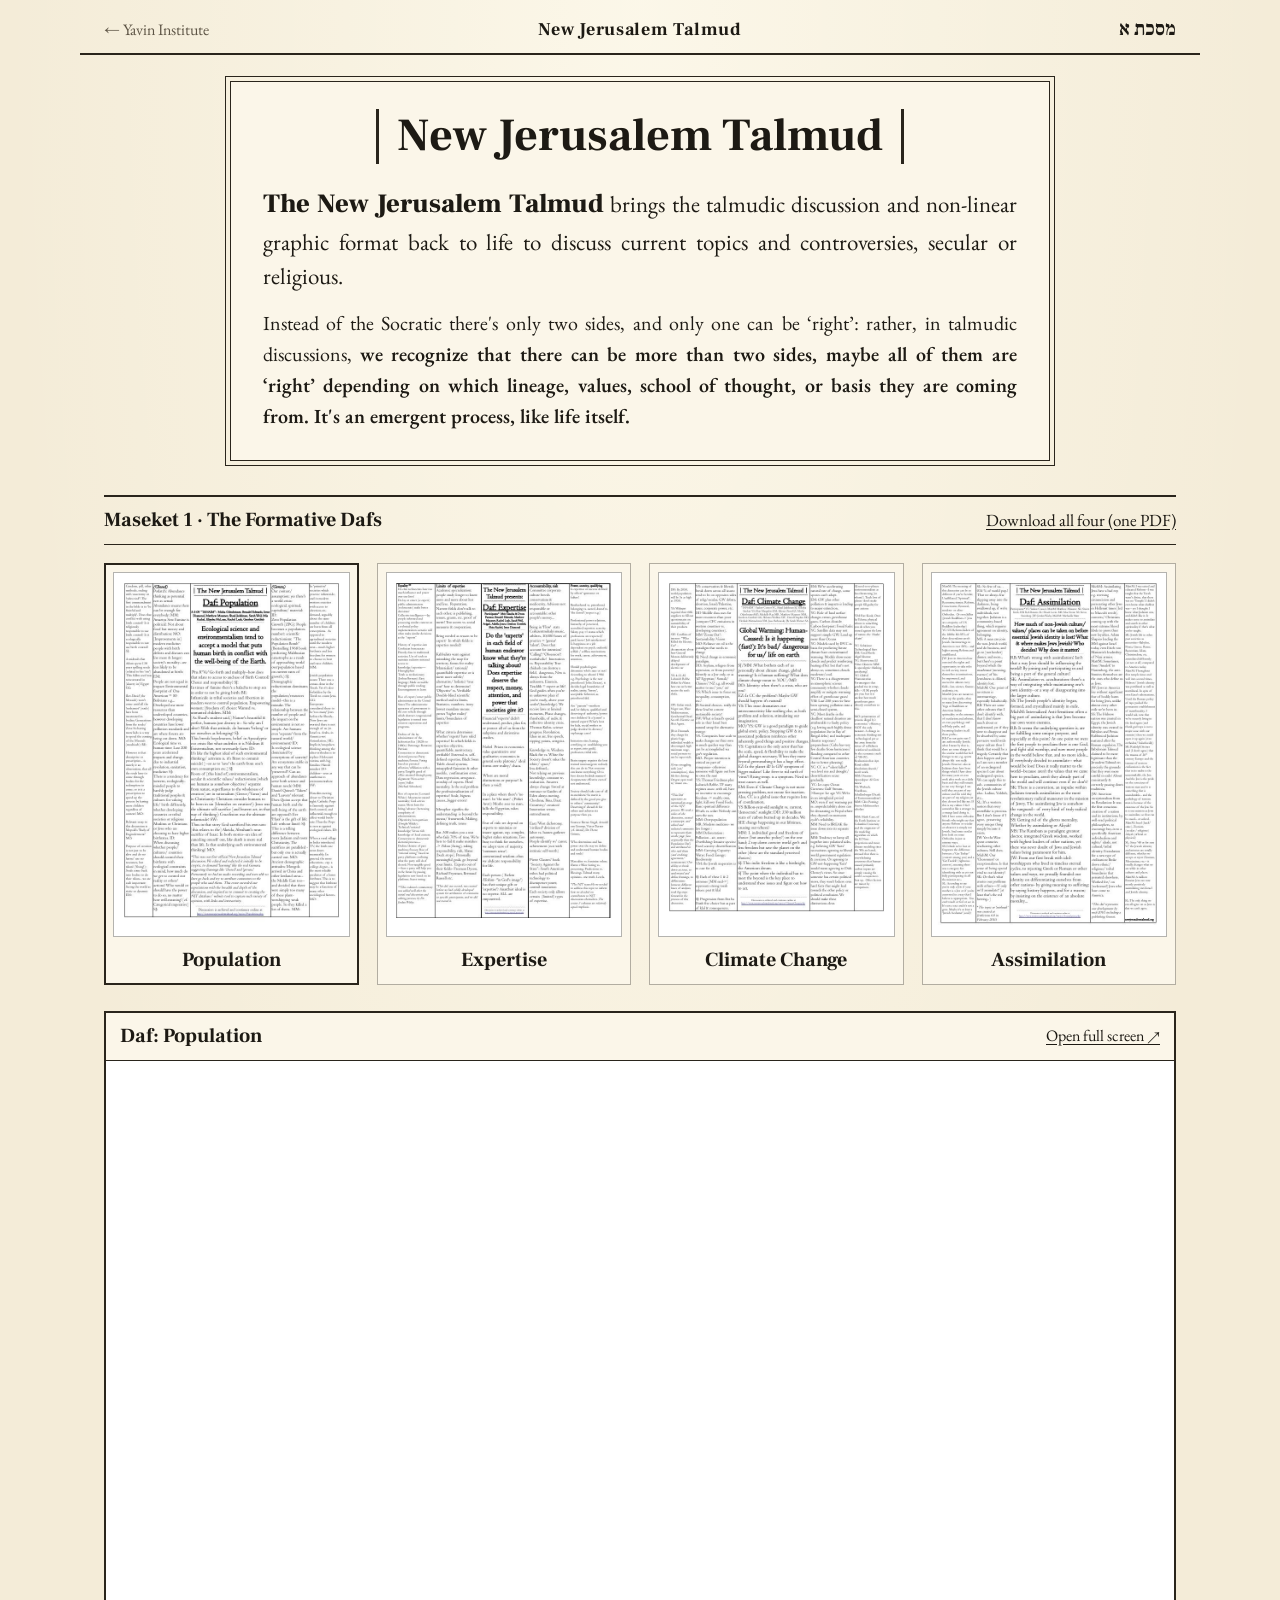
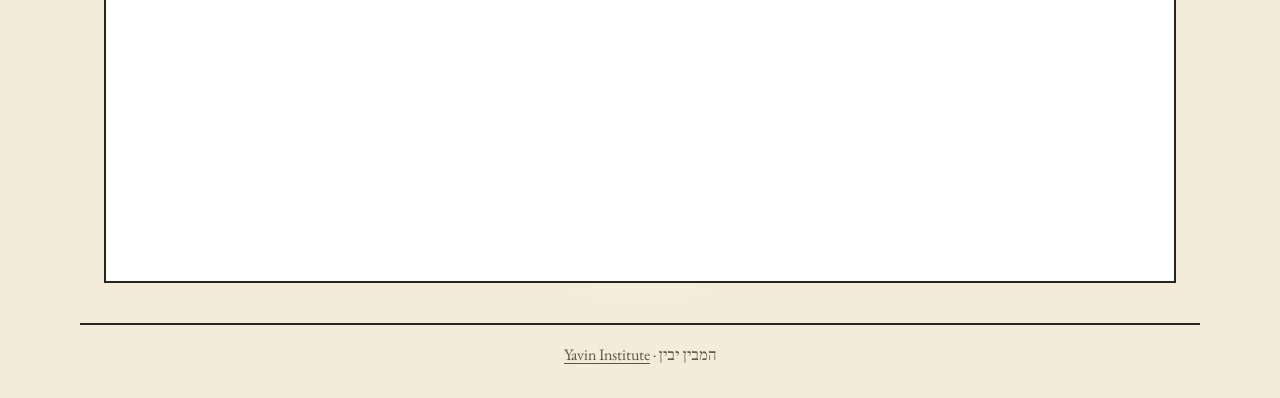
==== njt/index.html @ cadb4b13 "New Jerusalem Talmud page (/njt): printed-Talmud look, description, the four formative dafs as viewa" ====
<!doctype html>
<html lang="en">
<head>
<meta charset="utf-8">
<meta name="viewport" content="width=device-width, initial-scale=1">
<title>New Jerusalem Talmud · Yavin Institute</title>
<meta name="description" content="The New Jerusalem Talmud brings the talmudic discussion and non-linear graphic format back to life to discuss current topics and controversies, secular or religious.">
<link rel="icon" href="../favicon.svg" type="image/svg+xml">
<link rel="icon" href="../favicon-32.png" sizes="32x32" type="image/png">
<link rel="apple-touch-icon" href="../apple-touch-icon.png">
<link rel="preconnect" href="https://fonts.googleapis.com">
<link rel="preconnect" href="https://fonts.gstatic.com" crossorigin>
<link href="https://fonts.googleapis.com/css2?family=EB+Garamond:ital,wght@0,400;0,500;0,600;1,400&family=Frank+Ruhl+Libre:wght@400;500;700;900&display=swap" rel="stylesheet">
<link rel="stylesheet" href="njt.css">
</head>
<body>

<header class="runhead">
  <a href="../">← Yavin<span class="long"> Institute</span></a>
  <span class="mid">New Jerusalem Talmud</span>
  <span lang="he">מסכת א</span>
</header>

<div class="wrap njt">

  <header class="njt-head">
    <h1><span class="frame">New Jerusalem Talmud</span></h1>
    <p class="lead"><span class="opening">The New Jerusalem Talmud</span> brings the talmudic discussion and non-linear graphic format back to life to discuss current topics and controversies, secular or religious.</p>
    <p>Instead of the Socratic there's only two sides, and only one can be ‘right’: rather, in talmudic discussions, <strong>we recognize that there can be more than two sides, maybe all of them are ‘right’ depending on which lineage, values, school of thought, or basis they are coming from. It's an emergent process, like life itself.</strong></p>
  </header>

  <section class="njt-dafs" aria-labelledby="dafs-h">
    <div class="njt-dafs-head">
      <h2 id="dafs-h">Maseket 1 · The Formative Dafs</h2>
      <a class="njt-all" href="dafs/njt-maseket-1-formative-dafs.pdf" download>Download all four (one PDF)</a>
    </div>

    <ul class="njt-grid">
      <li><a class="daf is-on" href="dafs/daf-population.pdf" data-title="Daf: Population">
        <img src="dafs/daf-population.jpg" alt="Daf: Population, first page" width="550" height="850" loading="lazy">
        <span class="t">Population</span></a></li>
      <li><a class="daf" href="dafs/daf-expertise.pdf" data-title="Daf: Expertise">
        <img src="dafs/daf-expertise.jpg" alt="Daf: Expertise, first page" width="550" height="850" loading="lazy">
        <span class="t">Expertise</span></a></li>
      <li><a class="daf" href="dafs/daf-climate-change.pdf" data-title="Daf: Climate Change">
        <img src="dafs/daf-climate-change.jpg" alt="Daf: Climate Change, first page" width="550" height="850" loading="lazy">
        <span class="t">Climate Change</span></a></li>
      <li><a class="daf" href="dafs/daf-assimilation.pdf" data-title="Daf: Assimilation">
        <img src="dafs/daf-assimilation.jpg" alt="Daf: Assimilation, first page" width="550" height="850" loading="lazy">
        <span class="t">Assimilation</span></a></li>
    </ul>

    <div class="njt-viewer" id="viewer">
      <div class="njt-viewer-bar">
        <span class="title" data-el="vtitle">Daf: Population</span>
        <a data-el="vopen" href="dafs/daf-population.pdf" target="_blank" rel="noopener">Open full screen ↗</a>
      </div>
      <iframe data-el="vframe" src="dafs/daf-population.pdf#view=FitH" title="Daf: Population"></iframe>
    </div>
  </section>

</div>

<footer class="colophon">
  <a href="../">Yavin Institute</a> · <span lang="he">המבין יבין</span>
</footer>

<script>
// Wide screens: a daf opens in the viewer below the grid. Phones open the PDF itself.
(function () {
  const wide = () => matchMedia('(min-width: 760px)').matches;
  const frame = document.querySelector('[data-el=vframe]');
  const title = document.querySelector('[data-el=vtitle]');
  const open = document.querySelector('[data-el=vopen]');
  document.querySelectorAll('.daf').forEach(a => a.addEventListener('click', e => {
    if (!wide()) { a.target = '_blank'; return; }
    e.preventDefault();
    document.querySelectorAll('.daf').forEach(d => d.classList.toggle('is-on', d === a));
    frame.src = a.getAttribute('href') + '#view=FitH';
    frame.title = title.textContent = a.dataset.title;
    open.href = a.getAttribute('href');
    document.getElementById('viewer').scrollIntoView({ behavior: 'smooth', block: 'start' });
  }));
})();
</script>
</body>
</html>
---- njt/njt.css ----
/* New Jerusalem Talmud page: the look of a printed Talmud page — cream paper, black ink,
   ruled frames, a running head, and a large opening word. Standalone (no main-site styles). */

:root {
  --paper: #f4ecd8;
  --paper-2: #fbf6e9;
  --ink: #1d1a14;
  --muted: #5e5546;
  --rule: #2a251c;
  --hair: rgba(42, 37, 28, 0.35);
  --serif: "EB Garamond", Georgia, "Times New Roman", serif;
  --square: "Frank Ruhl Libre", "Times New Roman", serif;
}

* { box-sizing: border-box; margin: 0; padding: 0; }
body {
  background: var(--paper);
  background-image: radial-gradient(ellipse at 50% 0%, rgba(255, 252, 240, 0.7), transparent 70%);
  color: var(--ink);
  font-family: var(--serif);
  font-size: 19px;
  line-height: 1.55;
  -webkit-font-smoothing: antialiased;
}
a { color: var(--ink); text-underline-offset: 3px; }
.wrap { max-width: 1120px; margin: 0 auto; padding: 0 24px; }

/* running head, as at the top of every daf */
.runhead {
  max-width: 1120px; margin: 0 auto; padding: 14px 24px 8px;
  display: grid; grid-template-columns: 1fr auto 1fr; align-items: baseline; gap: 16px;
  border-bottom: 2px solid var(--rule);
  font-size: 16px;
}
.runhead a { text-decoration: none; color: var(--muted); }
.runhead a:hover { color: var(--ink); text-decoration: underline; }
.runhead .mid { font-family: var(--square); font-weight: 700; font-size: 18px; letter-spacing: 0.04em; }
.runhead [lang="he"] { justify-self: end; font-family: var(--square); font-weight: 700; font-size: 20px; }

.njt { padding-top: 26px; padding-bottom: 40px; }

/* the central text block */
.njt-head {
  max-width: 820px; margin: 0 auto; text-align: justify;
  border: 1px solid var(--rule); outline: 1px solid var(--rule); outline-offset: 4px;
  background: var(--paper-2); padding: 26px 32px 28px;
}
.njt-head h1 { text-align: center; margin-bottom: 18px; }
.njt-head .frame {
  display: inline-block; font-family: var(--square); font-weight: 700; font-size: clamp(30px, 4.4vw, 46px); line-height: 1.1;
  padding: 2px 18px; border-left: 3px solid var(--rule); border-right: 3px solid var(--rule);
}
.njt-head .lead { font-size: 23px; line-height: 1.5; }
.njt-head .opening { font-family: var(--square); font-weight: 900; font-size: 1.15em; }
.njt-head p + p { margin-top: 14px; font-size: 20px; }
.njt-head strong { font-weight: 600; }

/* the dafs */
.njt-dafs { margin-top: 34px; }
.njt-dafs-head {
  display: flex; align-items: baseline; justify-content: space-between; gap: 16px; flex-wrap: wrap;
  border-top: 2px solid var(--rule); border-bottom: 1px solid var(--rule); padding: 8px 0; margin-bottom: 18px;
}
.njt-dafs-head h2 { font-family: var(--square); font-weight: 700; font-size: 20px; }
.njt-all { font-size: 17px; }

.njt-grid { list-style: none; display: grid; grid-template-columns: repeat(4, 1fr); gap: 18px; }
.daf {
  display: flex; flex-direction: column; gap: 8px; text-decoration: none; color: var(--ink);
  padding: 8px; border: 1px solid var(--hair); background: var(--paper-2);
  transition: border-color 0.2s, box-shadow 0.2s;
}
.daf img { width: 100%; height: auto; aspect-ratio: 550 / 850; object-fit: cover; object-position: top; display: block; background: #fff; border: 1px solid var(--hair); }
.daf .t { font-family: var(--square); font-size: 20px; font-weight: 700; text-align: center; }
.daf:hover { border-color: var(--rule); box-shadow: 0 2px 10px rgba(40, 30, 10, 0.15); }
.daf.is-on { border: 2px solid var(--rule); padding: 7px; }

.njt-viewer { margin-top: 26px; border: 2px solid var(--rule); scroll-margin-top: 12px; background: var(--paper-2); }
.njt-viewer-bar { display: flex; justify-content: space-between; align-items: center; gap: 12px; padding: 8px 14px; border-bottom: 1px solid var(--rule); }
.njt-viewer-bar .title { font-family: var(--square); font-size: 20px; font-weight: 700; }
.njt-viewer-bar a { font-size: 16px; }
.njt-viewer iframe { display: block; width: 100%; height: calc(100vh - 80px); min-height: 560px; border: 0; background: #fff; }

.colophon { text-align: center; padding: 18px 16px 30px; border-top: 2px solid var(--rule); max-width: 1120px; margin: 0 auto; font-size: 16px; color: var(--muted); }
.colophon a { color: var(--muted); }
.colophon [lang="he"] { font-family: var(--square); }

@media (max-width: 900px) {
  .njt-grid { grid-template-columns: repeat(2, 1fr); }
}
@media (max-width: 759px) {
  .njt-viewer { display: none; }   /* phones open the PDF itself */
}
@media (max-width: 560px) {
  body { font-size: 18px; }
  .wrap { padding: 0 16px; }
  .runhead { padding: 12px 16px 6px; font-size: 14px; }
  .runhead .mid { font-size: 15px; }
  .njt-head { padding: 18px 16px 20px; text-align: left; }
  .njt-head .lead { font-size: 20px; }
  .njt-head p + p { font-size: 18px; }
  .njt-grid { gap: 12px; }
  .daf .t { font-size: 17px; }
}
.runhead a { white-space: nowrap; }
@media (max-width: 560px) { .runhead .long { display: none; } }
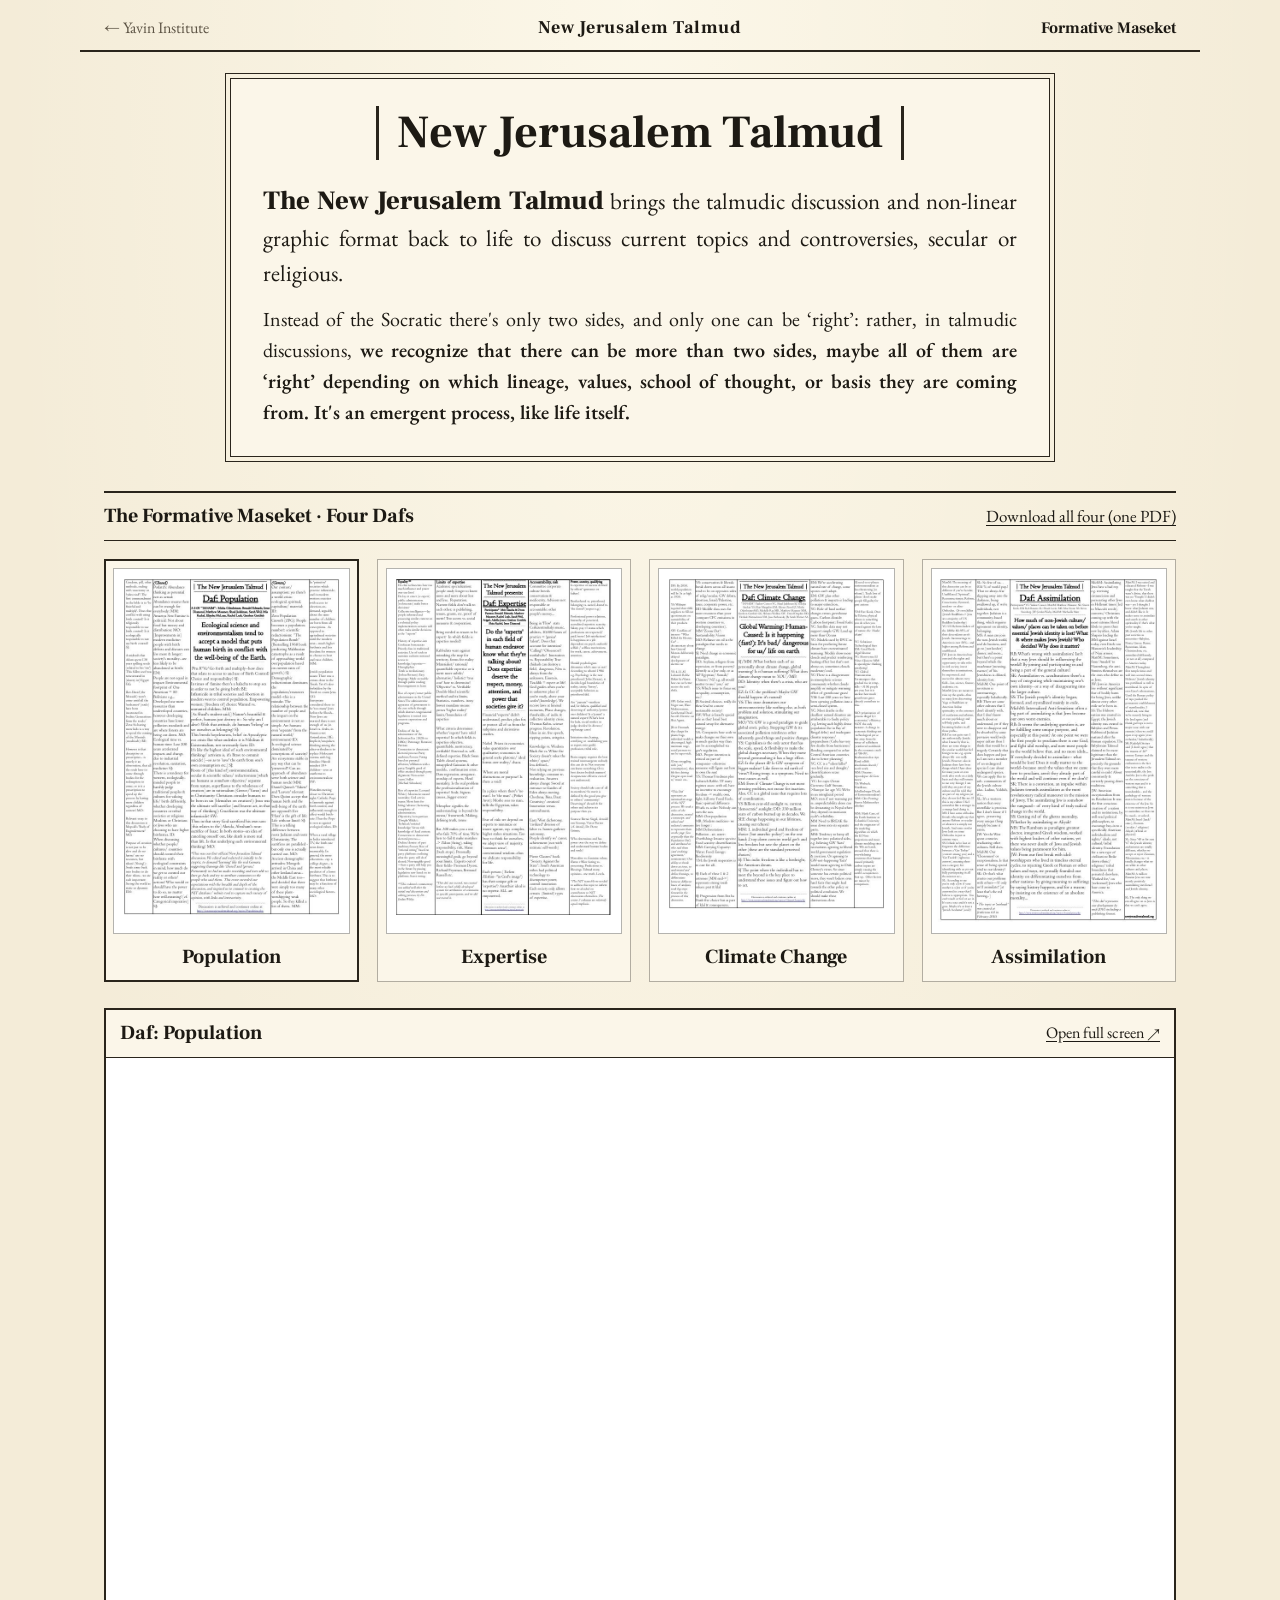
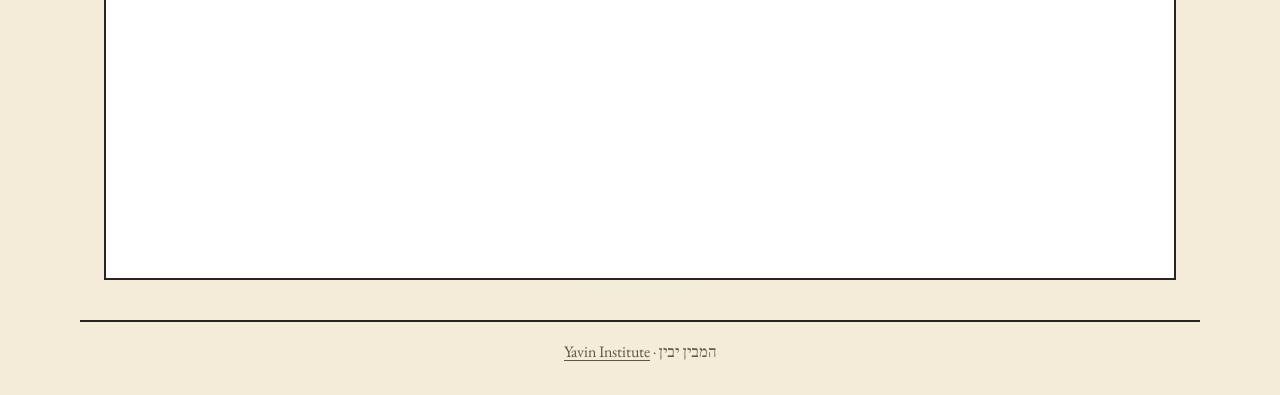
==== commit 5a84bd95: "NJT: Formative Maseket instead of aleph Co-Authored-By: Claude Opus 5.5 <noreply@anthropic.com>" ====
--- a/njt/index.html
+++ b/njt/index.html
@@ -18,7 +18,7 @@
 <header class="runhead">
   <a href="../">← Yavin<span class="long"> Institute</span></a>
   <span class="mid">New Jerusalem Talmud</span>
-  <span lang="he">מסכת א</span>
+  <span class="mas">Formative Maseket</span>
 </header>
 
 <div class="wrap njt">
@@ -31,7 +31,7 @@
 
   <section class="njt-dafs" aria-labelledby="dafs-h">
     <div class="njt-dafs-head">
-      <h2 id="dafs-h">Maseket 1 · The Formative Dafs</h2>
+      <h2 id="dafs-h">The Formative Maseket · Four Dafs</h2>
       <a class="njt-all" href="dafs/njt-maseket-1-formative-dafs.pdf" download>Download all four (one PDF)</a>
     </div>
 
--- a/njt/njt.css
+++ b/njt/njt.css
@@ -35,7 +35,7 @@
 .runhead a { text-decoration: none; color: var(--muted); }
 .runhead a:hover { color: var(--ink); text-decoration: underline; }
 .runhead .mid { font-family: var(--square); font-weight: 700; font-size: 18px; letter-spacing: 0.04em; }
-.runhead [lang="he"] { justify-self: end; font-family: var(--square); font-weight: 700; font-size: 20px; }
+.runhead .mas { justify-self: end; text-align: right; font-family: var(--square); font-weight: 700; font-size: 16px; }
 
 .njt { padding-top: 26px; padding-bottom: 40px; }
 
@@ -104,3 +104,4 @@
 }
 .runhead a { white-space: nowrap; }
 @media (max-width: 560px) { .runhead .long { display: none; } }
+@media (max-width: 560px) { .runhead { gap: 10px; } .runhead .mas { font-size: 13px; line-height: 1.2; } .runhead .mid { font-size: 14px; white-space: nowrap; } }
